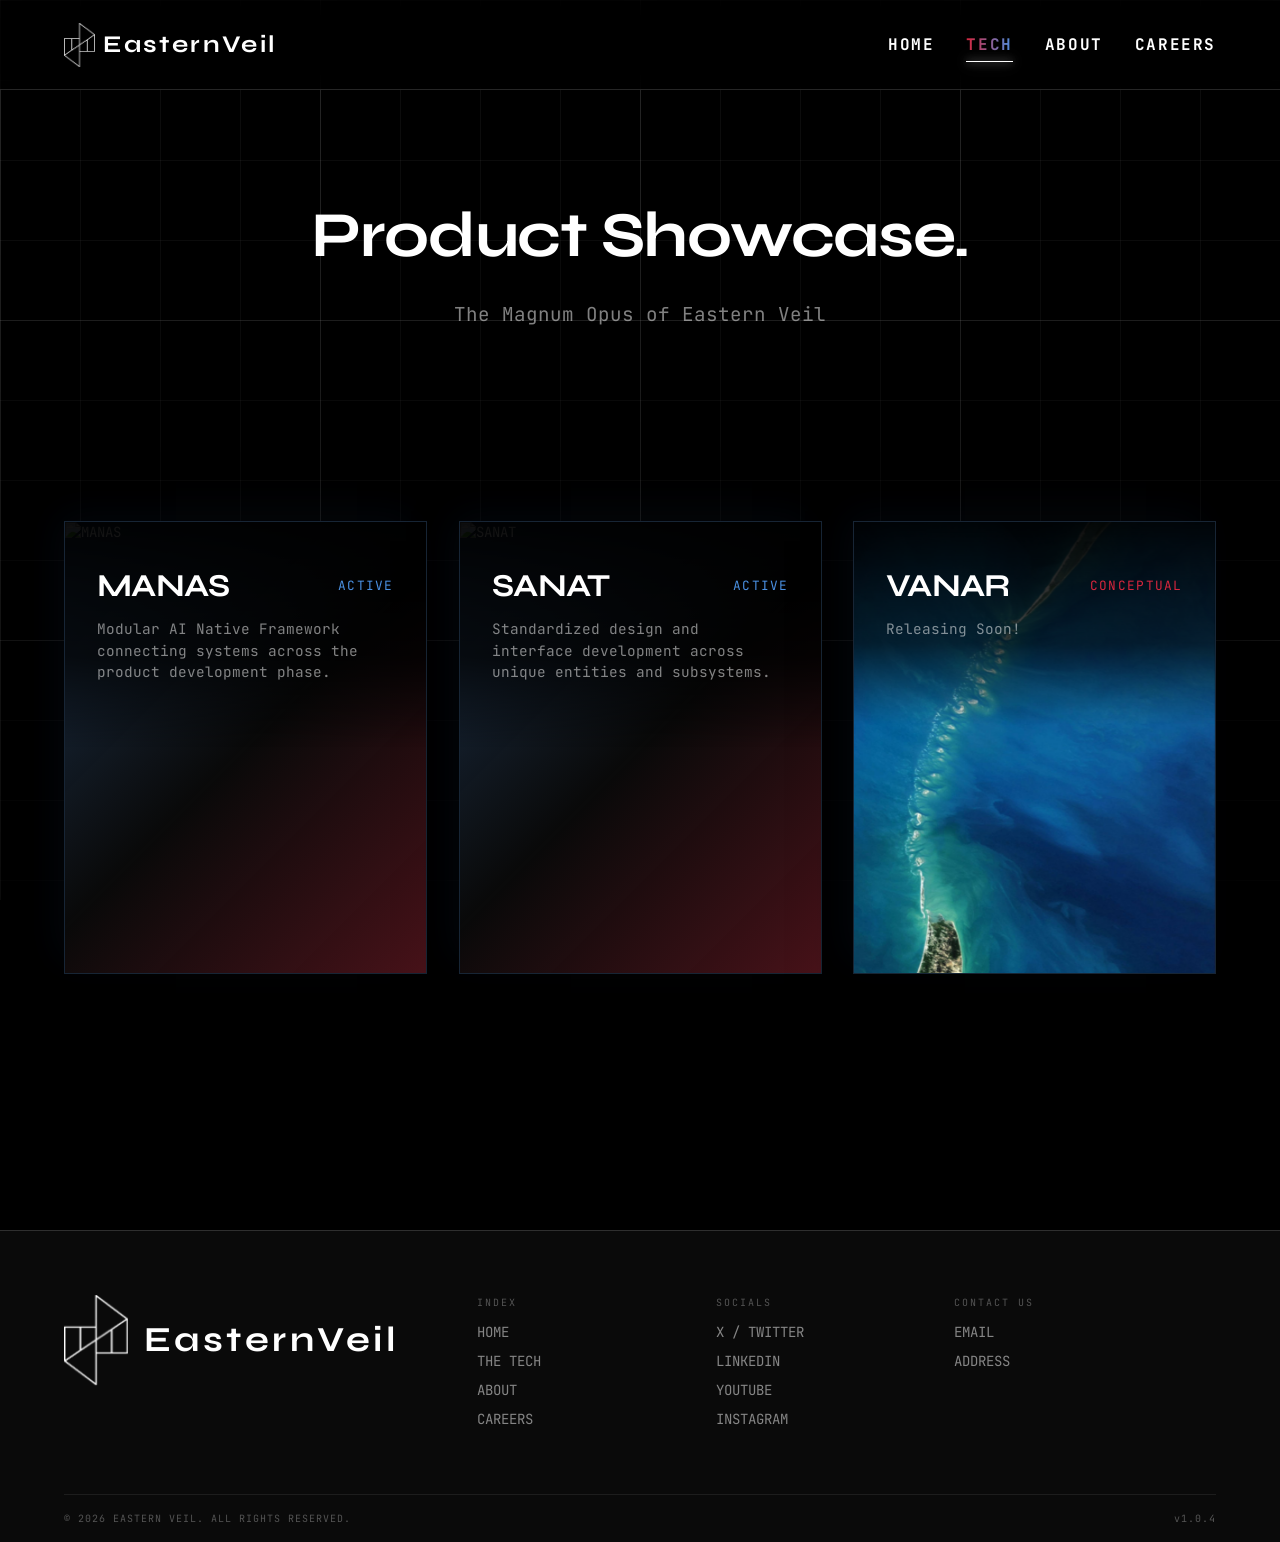
==== products.html @ 97154f91 "Initial commit" ====
<!DOCTYPE html>
<html lang="en">
<head>
    <meta charset="UTF-8">
    <link rel="icon" type="image/png" href="assets/logo.png">
    <meta name="viewport" content="width=device-width, initial-scale=1.0">
    <title>The Tech - Eastern Veil</title>
    
    <!-- Typography -->
    <link rel="preconnect" href="https://fonts.googleapis.com">
    <link rel="preconnect" href="https://fonts.gstatic.com" crossorigin>
    <link href="https://fonts.googleapis.com/css2?family=JetBrains+Mono:wght@400;700&family=Syne:wght@400;700;800&display=swap" rel="stylesheet">
    
    <link rel="stylesheet" href="styles.css">
    <style>
        /* Tech Page Specific Styles */
        .tech-hero {
            padding: calc(var(--space-2xl) + 60px) var(--space-xl) var(--space-xl);
            text-align: center;
        }

        .tech-title {
            font-size: clamp(2.5rem, 5vw, 4rem);
            margin-bottom: var(--space-md);
        }

        .tech-subtitle {
            color: var(--text-muted);
            font-size: 1.2rem;
            max-width: 600px;
            margin: 0 auto;
        }

        .islands-container {
            display: grid;
            grid-template-columns: repeat(3, 1fr);
            gap: var(--space-lg);
            padding: var(--space-2xl) var(--space-xl);
            max-width: 1600px;
            margin: 0 auto;
            position: relative;
        }

        @media (max-width: 900px) {
            .islands-container {
                grid-template-columns: 1fr;
            }
        }

        .island-wrapper {
            perspective: 1000px;
            z-index: 10;
        }

        .island {
            width: min(100%, 650px);
            background: var(--bg-surface);
            border: 1px solid rgba(74, 144, 226, 0.2);
            padding: var(--space-lg);
            position: relative;
            transform-style: preserve-3d;
            transition: transform 0.1s ease-out; /* Smooth JS tracking */
            will-change: transform;
            /* Neomorphic depth */
            box-shadow: 
                20px 20px 60px rgba(0, 0, 0, 0.5),
                -10px -10px 40px rgba(74, 144, 226, 0.05);
            backdrop-filter: blur(10px);
        }

        .island::before {
            content: '';
            position: absolute;
            inset: -1px;
            background: linear-gradient(135deg, rgba(74, 144, 226, 0.3), transparent 50%, rgba(215, 38, 61, 0.3));
            z-index: -1;
            transform: translateZ(-1px);
        }

        .island-header {
            display: flex;
            justify-content: space-between;
            align-items: flex-start;
            border-bottom: 1px solid rgba(74, 144, 226, 0.15);
            padding-bottom: var(--space-md);
            margin-bottom: var(--space-md);
            transform: translateZ(20px); /* Pop out layer */
        }

        .island-meta {
            color: var(--text-muted);
            font-size: 10px;
            letter-spacing: 0.2em;
            display: flex;
            flex-direction: column;
            gap: 4px;
        }

        .island-status {
            display: flex;
            align-items: center;
            gap: var(--space-sm);
            font-size: 10px;
            letter-spacing: 0.1em;
            color: var(--accent-red);
        }

        .island-content {
            transform: translateZ(30px); /* Higher pop */
        }

        .island h2 {
            font-family: var(--font-display);
            font-size: 2rem;
            margin-bottom: var(--space-sm);
        }
        
        .island p {
            color: var(--text-dim);
            line-height: 1.6;
        }

        .island-visual {
            height: 200px;
            margin-top: var(--space-lg);
            border: 1px solid var(--border-subtle);
            background: rgba(0,0,0,0.5);
            position: relative;
            transform: translateZ(10px);
            overflow: hidden;
            display: flex;
            align-items: center;
            justify-content: center;
        }
        
        .island-visual::after {
            content: '';
            position: absolute;
            inset: 0;
            background-image: 
                linear-gradient(to right, var(--border-subtle) 1px, transparent 1px),
                linear-gradient(to bottom, var(--border-subtle) 1px, transparent 1px);
            background-size: 20px 20px;
            pointer-events: none;
        }

        /* Abstract shapes inside visual boxes */
        .shape-core {
            width: 80px;
            height: 80px;
            border: 1px solid var(--accent-red);
            border-radius: 50%;
            position: relative;
            animation: rotate 10s linear infinite;
        }
        .shape-core::before {
            content:''; position: absolute; inset: -20px;
            border: 1px dashed rgba(215, 38, 61, 0.4);
            border-radius: 50%;
        }
        
        .shape-grid {
            width: 100px;
            height: 100px;
            border: 1px solid var(--accent-blue);
            transform: rotateX(45deg) rotateZ(45deg);
            background: linear-gradient(135deg, transparent, rgba(74, 144, 226, 0.1));
            animation: pulse-border 4s ease-in-out infinite;
        }

        @keyframes rotate { 100% { transform: rotate(360deg); } }
        @keyframes pulse-border { 50% { box-shadow: 0 0 20px var(--accent-blue-glow); } }

        @media (max-width: 900px) {
            .islands-container::before { display: none; }
            .island-wrapper:nth-child(even), .island-wrapper:nth-child(odd) {
                align-self: center;
                transform: none;
            }
        }
    </style>
</head>
<body>
    <div class="grid-overlay"></div>

    <nav-section></nav-section>

    <main>
        <tech-hero></tech-hero>

        <section class="islands-container">
            <tech-proj-1></tech-proj-1>
            <tech-proj-2></tech-proj-2>
            <tech-proj-3></tech-proj-3>
        </section>
    </main>

    <footer-section></footer-section>

    <!-- Component Modules -->
    <script type="module" src="components/NavSection.js"></script>
    <script type="module" src="components/TechHero.js"></script>
    <script type="module" src="components/Proj1.js"></script>
    <script type="module" src="components/Proj2.js"></script>
    <script type="module" src="components/Proj3.js"></script>
    <script type="module" src="components/FooterSection.js"></script>

    <!-- Core Interaction Scripts -->
    <script src="main.js"></script>
    <script src="cursor.js"></script>
</body>
</html>
---- styles.css ----
/* ==========================================================================
   Eastern Veil - Design System
   Inspired by @srotimi_ui aesthetic
   ========================================================================== */

:root {
    /* Color Palette */
    --bg-base: #000000;
    --bg-surface: #0a0a0a;
    --bg-surface-elevated: #111111;
    
    --grid-line: rgba(255, 255, 255, 0.05);
    --grid-line-strong: rgba(255, 255, 255, 0.1);
    
    --text-primary: #ffffff;
    --text-muted: rgba(255, 255, 255, 0.5);
    --text-dim: rgba(255, 255, 255, 0.3);
    
    --accent-red: #d7263d;
    --accent-red-glow: rgba(215, 38, 61, 0.3);
    --accent-blue: #4a90e2;
    --accent-blue-glow: rgba(74, 144, 226, 0.3);
    
    --border-color: rgba(255, 255, 255, 0.15);
    --border-subtle: rgba(255, 255, 255, 0.08);

    /* Typography */
    --font-display: 'Syne', sans-serif;
    --font-mono: 'JetBrains Mono', monospace;
    
    /* Spacing */
    --space-xs: 4px;
    --space-sm: 8px;
    --space-md: 16px;
    --space-lg: 32px;
    --space-xl: 64px;
    --space-2xl: 128px;
    
    /* Grid Size */
    --grid-size: 80px;
    
    /* Transitions */
    --transition-fast: 150ms ease-out;
    --transition-base: 300ms ease-out;
    --transition-slow: 600ms cubic-bezier(0.16, 1, 0.3, 1);
}

/* ==========================================================================
   Reset & Base Styles
   ========================================================================== */

* {
    margin: 0;
    padding: 0;
    box-sizing: border-box;
}

body {
    background-color: var(--bg-base);
    color: var(--text-primary);
    font-family: var(--font-mono);
    font-size: 14px;
    line-height: 1.5;
    -webkit-font-smoothing: antialiased;
    -moz-osx-font-smoothing: grayscale;
    overflow-x: hidden;
    position: relative;
    min-height: 100vh;
}

/* ==========================================================================
   Grid Background (Stephen's signature)
   ========================================================================== */

.grid-overlay {
    position: fixed;
    top: 0;
    left: 0;
    width: 100vw;
    height: 100vh;
    pointer-events: none;
    z-index: -1;
    background-size: var(--grid-size) var(--grid-size);
    background-image: 
        linear-gradient(to right, var(--grid-line) 1px, transparent 1px),
        linear-gradient(to bottom, var(--grid-line) 1px, transparent 1px);
    mask-image: linear-gradient(to bottom, rgba(0,0,0,1) 0%, rgba(0,0,0,0.3) 100%);
    -webkit-mask-image: linear-gradient(to bottom, rgba(0,0,0,1) 0%, rgba(0,0,0,0.3) 100%);
}

/* Add stronger markers at intersections */
.grid-overlay::after {
    content: '';
    position: absolute;
    top: 0;
    left: 0;
    width: 100%;
    height: 100%;
    background-size: calc(var(--grid-size) * 4) calc(var(--grid-size) * 4);
    background-image: 
        linear-gradient(to right, var(--grid-line-strong) 1px, transparent 1px),
        linear-gradient(to bottom, var(--grid-line-strong) 1px, transparent 1px);
}

/* ==========================================================================
   Typography Utilities
   ========================================================================== */

h1, h2, h3, h4, h5, h6 {
    font-family: var(--font-display);
    font-weight: 700;
    letter-spacing: -0.02em;
}

a {
    color: var(--text-primary);
    text-decoration: none;
    transition: color var(--transition-fast);
}

a:hover {
    color: var(--accent-red);
}

.accent-blue { color: var(--accent-blue); }
.accent-red { color: var(--accent-red); }

/* ==========================================================================
   Navigation
   ========================================================================== */

.main-nav {
    position: fixed;
    top: 0;
    left: 0;
    width: 100%;
    height: 90px;
    background: rgba(0, 0, 0, 0.8);
    backdrop-filter: blur(12px);
    -webkit-backdrop-filter: blur(12px);
    border-bottom: 1px solid var(--border-color);
    z-index: 100;
}

.nav-container {
    display: flex;
    justify-content: space-between;
    align-items: center;
    height: 100%;
    padding: 0 var(--space-xl);
    max-width: 1600px;
    margin: 0 auto;
}

.logo {
    display: flex;
    align-items: center;
    gap: var(--space-sm);
    font-weight: 700;
    letter-spacing: 0.1em;
    font-size: 1.5rem;
}

.nav-logo-img {
    height: 44px;
    width: auto;
    mix-blend-mode: screen; /* Drops the black background, keeps the white lines */
}

.nav-links {
    display: flex;
    gap: var(--space-lg);
}

.nav-links a {
    letter-spacing: 0.1em;
    position: relative;
    padding: var(--space-xs) 0;
    font-weight: 700;
    font-size: 1rem;
    
    background: linear-gradient(90deg, var(--accent-red) 0%, var(--accent-blue) 50%, #fff 50%, #fff 100%);
    background-size: 200% auto;
    background-position: 100% center;
    color: transparent;
    -webkit-background-clip: text;
    background-clip: text;
    transition: background-position 0.4s ease-out, text-shadow 0.4s ease-out;
}

.nav-links a:hover {
    background-position: 0% center;
    text-shadow: 0 0 15px rgba(215, 38, 61, 0.4);
}

.nav-links a.active {
    background: linear-gradient(90deg, var(--accent-red) 0%, var(--accent-blue) 100%);
    background-size: 100% auto;
    color: transparent;
    -webkit-background-clip: text;
    background-clip: text;
}

.nav-links a.active::after {
    content: '';
    position: absolute;
    bottom: -1px;
    left: 0;
    width: 100%;
    height: 1px;
    background: #fff;
    box-shadow: 0 0 8px rgba(255, 255, 255, 0.8), 0 0 15px rgba(255, 255, 255, 0.4);
}

/* ==========================================================================
   Hero Section
   ========================================================================== */

.hero {
    position: relative;
    height: 100vh;
    display: flex;
    align-items: center;
    justify-content: center;
    overflow: hidden;
}

#nebula-canvas {
    position: absolute;
    top: 0;
    left: 0;
    width: 100%;
    height: 100%;
    z-index: 0;
}



.hero-content {
    position: relative;
    z-index: 10;
    text-align: center;
    max-width: 1000px;
    padding: 0 var(--space-lg);
    display: flex;
    flex-direction: column;
    align-items: center;
    gap: var(--space-xl);
}

.hero-top-meta {
    display: flex;
    gap: var(--space-xl);
    color: var(--text-muted);
    font-size: 12px;
    letter-spacing: 0.1em;
    border: 1px solid var(--border-subtle);
    padding: var(--space-sm) var(--space-md);
    background: rgba(0,0,0,0.4);
    backdrop-filter: blur(4px);
}

.hero-title {
    font-size: clamp(3rem, 7vw, 6rem);
    line-height: 1.1;
    display: flex;
    flex-direction: column;
    text-shadow: 0 4px 24px rgba(0,0,0,0.5);
}

.hero-title .word {
    opacity: 0;
    display: inline-block;
    animation: revealWord 0.6s cubic-bezier(0.2, 0.8, 0.2, 1) forwards;
}

@keyframes revealWord {
    0% { opacity: 0; transform: translateY(20px); filter: blur(8px); }
    100% { opacity: 1; transform: translateY(0); filter: blur(0); }
}

.word.w1 { animation-delay: 0.3s; }
.word.w2 { animation-delay: 0.6s; }
.word.w3 { animation-delay: 0.8s; }
.word.w4 { animation-delay: 1.0s; }
.word.w5 { animation-delay: 1.3s; }
.word.w6 { animation-delay: 1.5s; }
.word.w7 { animation-delay: 1.7s; }

.hero-title .highlight {
    display: inline-block;
}

.hero-title .highlight .word {
    background: linear-gradient(to right, #fff, var(--text-muted));
    -webkit-background-clip: text;
    -webkit-text-fill-color: transparent;
    background-clip: text;
}

/* ==========================================================================
   Comet Buffer Animation
   ========================================================================== */

.comet-target {
    position: relative;
    display: inline-block;
}

.comet-buffer {
    position: absolute;
    bottom: -15px; /* Sits underneath the target line */
    left: 0;
    width: 100%;
    height: 2px;
    background: rgba(255, 255, 255, 0.04);
}

.comet-line {
    position: absolute;
    top: 0;
    left: 0;
    height: 100%;
    width: 100%;
    background: linear-gradient(90deg, transparent, var(--accent-red) 70%, #fff 100%);
    transform-origin: left;
    transform: scaleX(0);
    animation: cometDraw 1.5s cubic-bezier(0.4, 0, 0.2, 1) forwards;
    animation-delay: 2.3s; /* Waits for word 'Light.' (1.7s + 0.6s duration) */
}

.comet-head {
    position: absolute;
    top: -2px; /* Centers 6px head on 2px track */
    left: 0;
    width: 6px;
    height: 6px;
    background: #fff;
    border-radius: 50%;
    box-shadow: 0 0 15px 5px var(--accent-blue), 0 0 30px 10px rgba(215, 38, 61, 0.8);
    opacity: 0;
    animation: cometShoot 1.5s cubic-bezier(0.4, 0, 0.2, 1) forwards;
    animation-delay: 2.3s;
}

@keyframes cometDraw {
    0% { transform: scaleX(0); opacity: 0; }
    15% { opacity: 1; }
    100% { transform: scaleX(1); opacity: 1; }
}

@keyframes cometShoot {
    0% { left: 0%; opacity: 0; }
    15% { opacity: 1; }
    100% { left: 100%; opacity: 0; display: none; }
}

/* ==========================================================================
   Section Panels (Stephen's Style)
   ========================================================================== */

.section-panel {
    padding: var(--space-xl);
    max-width: 1400px;
    margin: 0 auto;
    position: relative;
}

.panel-container {
    border: 1px solid #ffffff;
    box-shadow: 0 0 60px rgba(255, 255, 255, 0.05), inset 0 0 30px rgba(255, 255, 255, 0.02);
    background: var(--bg-surface);
    position: relative;
}

.panel-header {
    display: grid;
    grid-template-columns: auto 1fr auto;
    border-bottom: 1px solid #ffffff;
    padding: var(--space-md);
    background: linear-gradient(90deg, rgba(255, 255, 255, 0.05), transparent);
    font-size: 12px;
    letter-spacing: 0.1em;
}

.panel-header > span {
    padding: 0 var(--space-md);
}

.panel-id { color: var(--text-muted); border-right: 1px solid var(--border-color); }
.panel-title { color: var(--text-primary); }
.panel-status { color: var(--accent-red); border-left: 1px solid var(--border-color); }

.panel-body {
    padding: var(--space-xl);
}

/* ==========================================================================
   Mission Section
   ========================================================================== */

.mission-text {
    font-size: clamp(2rem, 4vw, 3rem);
    max-width: 800px;
    margin-bottom: var(--space-xl);
    line-height: 1.2;
}

.mission-grid {
    display: grid;
    grid-template-columns: repeat(auto-fit, minmax(280px, 1fr));
    gap: 1px; /* Borders via background */
    background: rgba(255, 255, 255, 0.2);
    border: 1px solid #ffffff;
}

.grid-card {
    background: var(--bg-surface);
    padding: var(--space-lg);
    transition: all var(--transition-base);
    position: relative;
}

.grid-card:hover {
    background: var(--bg-surface-elevated);
    box-shadow: inset 0 0 40px rgba(255, 255, 255, 0.08);
}

.card-header {
    display: flex;
    align-items: center;
    gap: var(--space-sm);
    margin-bottom: var(--space-md);
    color: var(--text-primary);
}

.card-header h3 {
    font-family: var(--font-mono);
    font-size: 14px;
    letter-spacing: 0.1em;
}

.card-icon {
    font-size: 18px;
}

.grid-card p {
    color: var(--text-muted);
}

/* ==========================================================================
   News Section (SEC 02)
   ========================================================================== */


.news-carousel {
    width: 100%;
    overflow: hidden;
    padding: var(--space-md) 0;
    position: relative;
}

/* Gradients on edges to blend the scrolling */
.news-carousel::before, .news-carousel::after {
    content: '';
    position: absolute;
    top: 0;
    bottom: 0;
    width: 100px;
    z-index: 2;
    pointer-events: none;
}
.news-carousel::before { left: 0; background: linear-gradient(to right, var(--bg-surface), transparent); }
.news-carousel::after { right: 0; background: linear-gradient(to left, var(--bg-surface), transparent); }

.news-track {
    display: flex;
    gap: var(--space-lg);
    width: max-content;
    animation: marquee 40s linear infinite;
}

.news-track:hover {
    animation-play-state: paused;
}

@keyframes marquee {
    0% { transform: translateX(0); }
    100% { transform: translateX(calc(-50% - (var(--space-lg) / 2))); }
}

.news-card {
    flex: 0 0 300px;
    display: flex;
    flex-direction: column;
    border: 1px solid #ffffff;
    background: var(--bg-surface);
    transition: all var(--transition-base);
    text-decoration: none;
    position: relative;
    overflow: hidden;
}

.news-card:hover {
    background: var(--bg-surface-elevated);
    box-shadow: inset 0 0 40px rgba(255, 255, 255, 0.08), 0 0 20px rgba(255, 255, 255, 0.1);
    transform: translateY(-2px);
}

.news-image-wrapper {
    width: 100%;
    height: 160px;
    position: relative;
    border-bottom: 1px solid #ffffff;
    overflow: hidden;
}

.news-image-wrapper img {
    width: 100%;
    height: 100%;
    object-fit: cover;
    filter: grayscale(80%) contrast(1.2);
    transition: filter var(--transition-slow), transform var(--transition-slow);
}

.news-card:hover .news-image-wrapper img {
    filter: grayscale(0%) contrast(1.1);
    transform: scale(1.05);
}

.news-overlay {
    position: absolute;
    inset: 0;
    background-image: 
        linear-gradient(to right, rgba(255, 255, 255, 0.1) 1px, transparent 1px),
        linear-gradient(to bottom, rgba(255, 255, 255, 0.1) 1px, transparent 1px);
    background-size: 20px 20px;
    pointer-events: none;
    mix-blend-mode: overlay;
}

.news-content {
    padding: var(--space-md) var(--space-md) var(--space-lg);
    display: flex;
    flex-direction: column;
    justify-content: center;
    gap: var(--space-sm);
}

.news-meta {
    display: flex;
    justify-content: space-between;
    font-size: 10px;
    letter-spacing: 0.1em;
    color: var(--accent-blue);
    margin-bottom: 4px;
}

.news-title {
    font-size: 1.1rem;
    color: var(--text-primary);
    line-height: 1.4;
    min-height: 2.8em;
}

.news-action {
    margin-top: var(--space-xs);
    font-size: 10px;
    letter-spacing: 0.1em;
    color: var(--text-muted);
    transition: color var(--transition-base);
}

.news-card:hover .news-action {
    color: var(--accent-red);
}

/* ==========================================================================
   Footer
   ========================================================================== */

.main-footer {
    border-top: 1px solid var(--border-color);
    padding: var(--space-xl) var(--space-xl) var(--space-md);
    background: var(--bg-surface);
    margin-top: var(--space-2xl);
}

.footer-grid {
    display: grid;
    grid-template-columns: 2fr 1fr 1fr 1.5fr;
    gap: var(--space-xl);
    max-width: 1400px;
    margin: 0 auto;
    margin-bottom: var(--space-xl);
}

.footer-col {
    display: flex;
    flex-direction: column;
    gap: var(--space-sm);
}

.footer-logo {
    font-weight: 700;
    letter-spacing: 0.1em;
    font-size: 1.2rem;
    margin-bottom: var(--space-xs);
}

.footer-col p {
    color: var(--text-muted);
}

.col-title {
    color: var(--text-dim);
    font-size: 10px;
    letter-spacing: 0.2em;
    margin-bottom: var(--space-xs);
}

.footer-col a {
    color: var(--text-muted);
}

.footer-col a:hover {
    color: var(--text-primary);
}

.footer-bottom {
    display: flex;
    justify-content: space-between;
    border-top: 1px solid var(--border-subtle);
    padding-top: var(--space-md);
    color: var(--text-dim);
    font-size: 10px;
    letter-spacing: 0.1em;
    max-width: 1400px;
    margin: 0 auto;
}

/* ==========================================================================
   Animations
   ========================================================================== */

@keyframes scroll {
    0% { transform: translateY(-100%); }
    100% { transform: translateY(100%); }
}

.fade-up {
    opacity: 0;
    transform: translateY(20px);
    transition: opacity 0.8s ease-out, transform 0.8s ease-out;
}

.fade-up.visible {
    opacity: 1;
    transform: translateY(0);
}

.delay-1 { transition-delay: 100ms; }
.delay-2 { transition-delay: 200ms; }
.delay-3 { transition-delay: 300ms; }
.delay-4 { transition-delay: 400ms; }

@media (prefers-reduced-motion: reduce) {
    *, ::before, ::after {
        animation-duration: 0.01ms !important;
        animation-iteration-count: 1 !important;
        transition-duration: 0.01ms !important;
        scroll-behavior: auto !important;
    }
    .fade-up {
        opacity: 1;
        transform: none;
    }
}

/* ==========================================================================
   Breakpoints
   ========================================================================== */

@media (min-width: 768px) {
    /* (Desktop specific styles) */
}

@media (max-width: 768px) {
    .footer-grid {
        grid-template-columns: 1fr;
    }
    
    .nav-links {
        display: none; /* In a real app, add mobile menu toggle */
    }
}
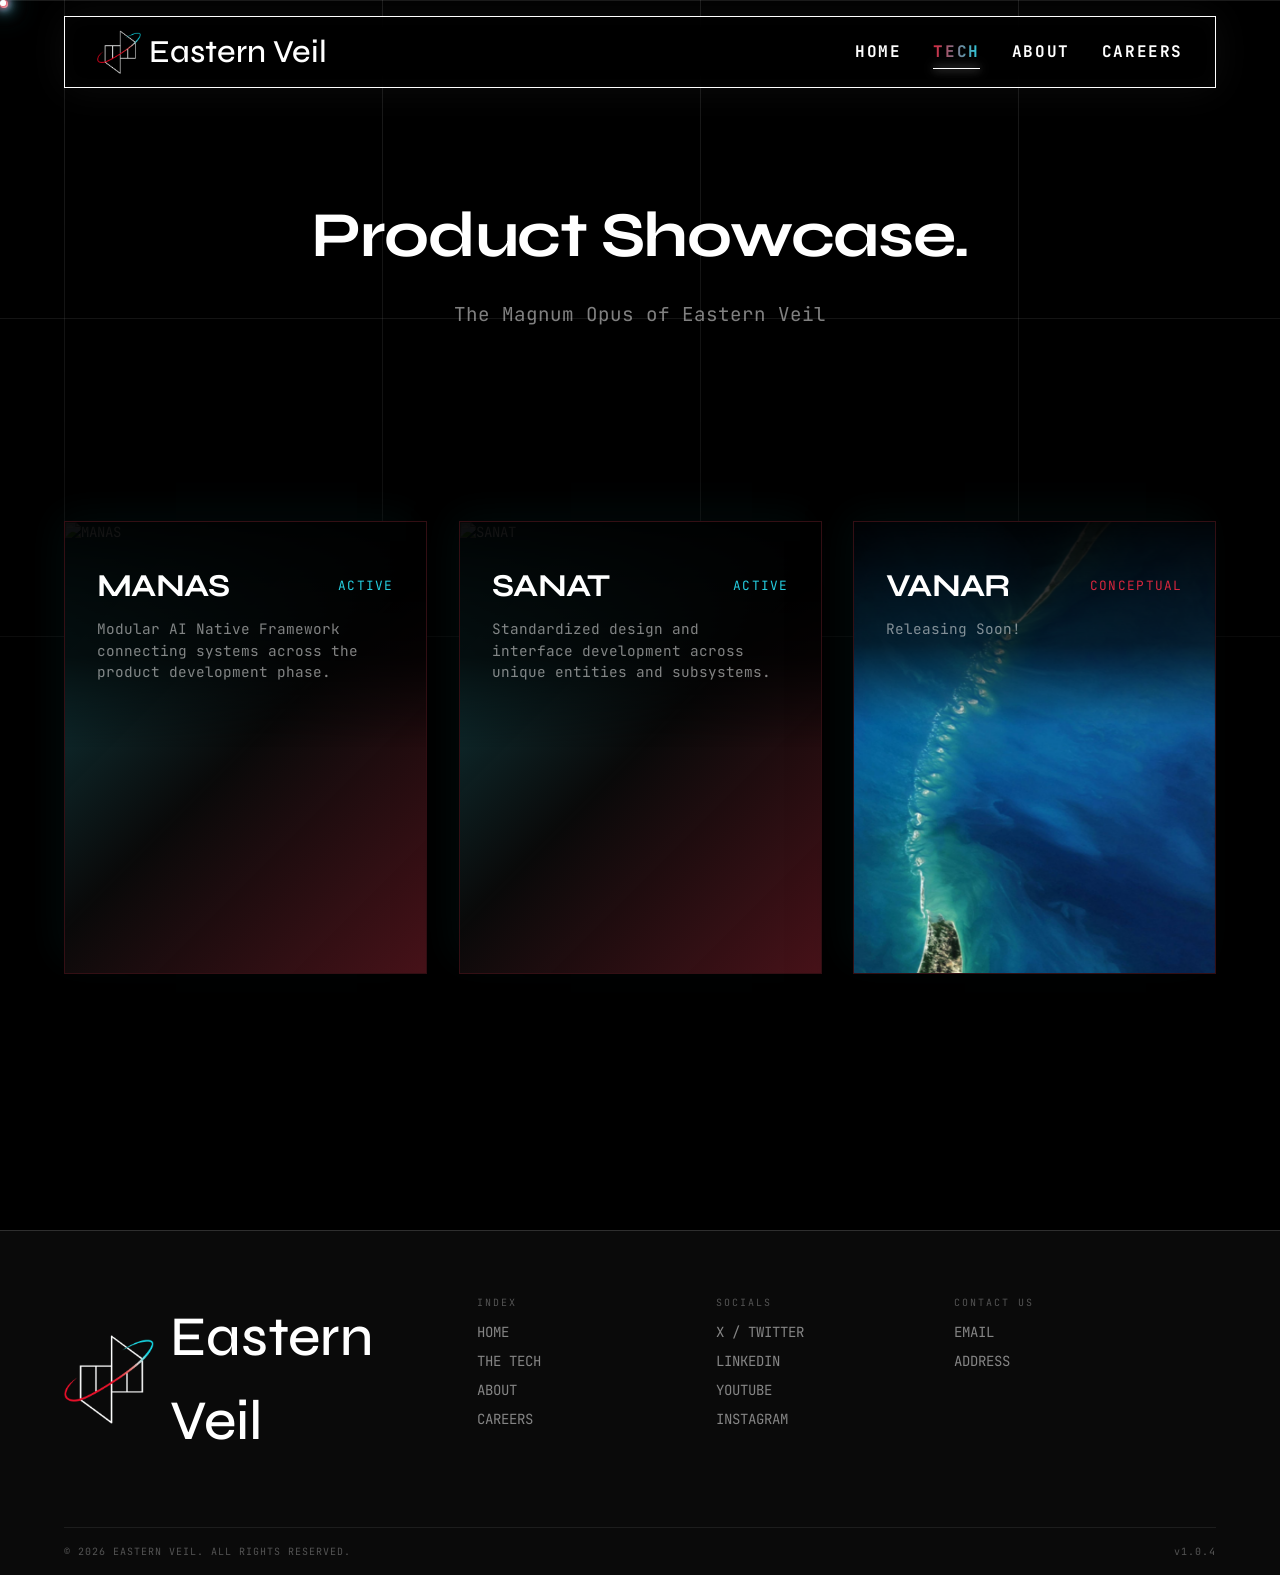
==== commit 24e83e35: "Finalize Eastern Veil Website UI/UX refinements" ====
--- a/products.html
+++ b/products.html
@@ -55,7 +55,7 @@
         .island {
             width: min(100%, 650px);
             background: var(--bg-surface);
-            border: 1px solid rgba(74, 144, 226, 0.2);
+            border: 1px solid rgba(215, 38, 61, 0.2);
             padding: var(--space-lg);
             position: relative;
             transform-style: preserve-3d;
@@ -64,7 +64,7 @@
             /* Neomorphic depth */
             box-shadow: 
                 20px 20px 60px rgba(0, 0, 0, 0.5),
-                -10px -10px 40px rgba(74, 144, 226, 0.05);
+                -10px -10px 40px rgba(37, 206, 224, 0.05);
             backdrop-filter: blur(10px);
         }
 
@@ -72,7 +72,7 @@
             content: '';
             position: absolute;
             inset: -1px;
-            background: linear-gradient(135deg, rgba(74, 144, 226, 0.3), transparent 50%, rgba(215, 38, 61, 0.3));
+            background: linear-gradient(135deg, rgba(37, 206, 224, 0.3), transparent 50%, rgba(215, 38, 61, 0.3));
             z-index: -1;
             transform: translateZ(-1px);
         }
@@ -81,7 +81,7 @@
             display: flex;
             justify-content: space-between;
             align-items: flex-start;
-            border-bottom: 1px solid rgba(74, 144, 226, 0.15);
+            border-bottom: 1px solid rgba(215, 38, 61, 0.15);
             padding-bottom: var(--space-md);
             margin-bottom: var(--space-md);
             transform: translateZ(20px); /* Pop out layer */
@@ -164,7 +164,7 @@
             height: 100px;
             border: 1px solid var(--accent-blue);
             transform: rotateX(45deg) rotateZ(45deg);
-            background: linear-gradient(135deg, transparent, rgba(74, 144, 226, 0.1));
+            background: linear-gradient(135deg, transparent, rgba(37, 206, 224, 0.1));
             animation: pulse-border 4s ease-in-out infinite;
         }
 
--- a/styles.css
+++ b/styles.css
@@ -18,8 +18,8 @@
     
     --accent-red: #d7263d;
     --accent-red-glow: rgba(215, 38, 61, 0.3);
-    --accent-blue: #4a90e2;
-    --accent-blue-glow: rgba(74, 144, 226, 0.3);
+    --accent-blue: #25cee0;
+    --accent-blue-glow: rgba(37, 206, 224, 0.3);
     
     --border-color: rgba(255, 255, 255, 0.15);
     --border-subtle: rgba(255, 255, 255, 0.08);
@@ -37,7 +37,7 @@
     --space-2xl: 128px;
     
     /* Grid Size */
-    --grid-size: 80px;
+    --grid-size: 79.5px;
     
     /* Transitions */
     --transition-fast: 150ms ease-out;
@@ -53,6 +53,15 @@
     margin: 0;
     padding: 0;
     box-sizing: border-box;
+    -webkit-user-select: none;
+    -moz-user-select: none;
+    -ms-user-select: none;
+    user-select: none;
+    -webkit-user-drag: none;
+}
+
+html {
+    font-size: 16px;
 }
 
 body {
@@ -76,30 +85,23 @@
     position: fixed;
     top: 0;
     left: 0;
-    width: 100vw;
+    width: 100%;
     height: 100vh;
     pointer-events: none;
     z-index: -1;
-    background-size: var(--grid-size) var(--grid-size);
-    background-image: 
-        linear-gradient(to right, var(--grid-line) 1px, transparent 1px),
-        linear-gradient(to bottom, var(--grid-line) 1px, transparent 1px);
-    mask-image: linear-gradient(to bottom, rgba(0,0,0,1) 0%, rgba(0,0,0,0.3) 100%);
-    -webkit-mask-image: linear-gradient(to bottom, rgba(0,0,0,1) 0%, rgba(0,0,0,0.3) 100%);
-}
-
-/* Add stronger markers at intersections */
-.grid-overlay::after {
-    content: '';
-    position: absolute;
-    top: 0;
-    left: 0;
-    width: 100%;
-    height: 100%;
     background-size: calc(var(--grid-size) * 4) calc(var(--grid-size) * 4);
+    background-position: calc(50% + (var(--grid-size) * 2)) 0;
     background-image: 
         linear-gradient(to right, var(--grid-line-strong) 1px, transparent 1px),
         linear-gradient(to bottom, var(--grid-line-strong) 1px, transparent 1px);
+    mask-image: linear-gradient(to bottom, rgba(0,0,0,1) 0%, rgba(0,0,0,0.3) 100%);
+    -webkit-mask-image: linear-gradient(to bottom, rgba(0,0,0,1) 0%, rgba(0,0,0,0.3) 100%);
+}
+
+@media (max-width: 1400px) {
+    .grid-overlay {
+        background-position: var(--space-xl) 0;
+    }
 }
 
 /* ==========================================================================
@@ -131,14 +133,17 @@
 
 .main-nav {
     position: fixed;
-    top: 0;
-    left: 0;
-    width: 100%;
-    height: 90px;
+    top: var(--space-md);
+    left: 50%;
+    transform: translateX(-50%);
+    width: calc(100% - var(--space-xl) * 2);
+    max-width: 1400px;
+    height: 72px;
     background: rgba(0, 0, 0, 0.8);
     backdrop-filter: blur(12px);
     -webkit-backdrop-filter: blur(12px);
-    border-bottom: 1px solid var(--border-color);
+    border: 1px solid #ffffff;
+    box-shadow: 0 0 40px rgba(255, 255, 255, 0.05), inset 0 0 20px rgba(255, 255, 255, 0.02);
     z-index: 100;
 }
 
@@ -147,18 +152,23 @@
     justify-content: space-between;
     align-items: center;
     height: 100%;
-    padding: 0 var(--space-xl);
-    max-width: 1600px;
-    margin: 0 auto;
+    padding: 0 var(--space-lg);
+    width: 100%;
 }
 
 .logo {
     display: flex;
     align-items: center;
     gap: var(--space-sm);
-    font-weight: 700;
-    letter-spacing: 0.1em;
-    font-size: 1.5rem;
+    font-weight: 500;
+    letter-spacing: normal;
+    font-size: 2rem;
+    transition: all var(--transition-fast);
+}
+
+.logo:hover {
+    color: var(--text-primary);
+    text-shadow: 0 0 8px rgba(255, 255, 255, 0.8), 0 0 15px rgba(255, 255, 255, 0.6);
 }
 
 .nav-logo-img {
@@ -400,6 +410,8 @@
    ========================================================================== */
 
 .mission-text {
+    font-family: var(--font-mono);
+    font-weight: 400;
     font-size: clamp(2rem, 4vw, 3rem);
     max-width: 800px;
     margin-bottom: var(--space-xl);
@@ -408,10 +420,25 @@
 
 .mission-grid {
     display: grid;
-    grid-template-columns: repeat(auto-fit, minmax(280px, 1fr));
+    grid-template-columns: repeat(3, 1fr);
     gap: 1px; /* Borders via background */
     background: rgba(255, 255, 255, 0.2);
     border: 1px solid #ffffff;
+}
+
+@media (max-width: 900px) {
+    .mission-grid {
+        grid-template-columns: 1fr 1fr;
+    }
+    .mission-grid .grid-card:nth-child(3) {
+        grid-column: 1 / -1; /* Make Full Stack span horizontally on tablet/mobile */
+    }
+}
+
+@media (max-width: 600px) {
+    .mission-grid {
+        grid-template-columns: 1fr;
+    }
 }
 
 .grid-card {
@@ -419,11 +446,6 @@
     padding: var(--space-lg);
     transition: all var(--transition-base);
     position: relative;
-}
-
-.grid-card:hover {
-    background: var(--bg-surface-elevated);
-    box-shadow: inset 0 0 40px rgba(255, 255, 255, 0.08);
 }
 
 .card-header {
@@ -552,7 +574,7 @@
     justify-content: space-between;
     font-size: 10px;
     letter-spacing: 0.1em;
-    color: var(--accent-blue);
+    color: var(--accent-red);
     margin-bottom: 4px;
 }
 
@@ -572,7 +594,7 @@
 }
 
 .news-card:hover .news-action {
-    color: var(--accent-red);
+    color: var(--accent-blue);
 }
 
 /* ==========================================================================
@@ -682,15 +704,123 @@
    ========================================================================== */
 
 @media (min-width: 768px) {
-    /* (Desktop specific styles) */
+    .mobile-menu-btn {
+        display: none;
+    }
 }
 
 @media (max-width: 768px) {
+    /* Layout & Spacing */
+    .grid-overlay {
+        background-position: var(--space-md) 0;
+    }
+
+    .section-panel {
+        padding: var(--space-lg) var(--space-md);
+    }
+    
+    .hero-title {
+        font-size: clamp(2.5rem, 10vw, 4rem);
+    }
+    
+    .hero-top-meta {
+        font-size: 10px;
+        padding: var(--space-xs) var(--space-sm);
+        flex-wrap: wrap;
+        justify-content: center;
+    }
+    
+    .hero-content {
+        padding: 0 var(--space-md);
+        gap: var(--space-lg);
+    }
+    
+    /* Footer */
     .footer-grid {
-        grid-template-columns: 1fr;
-    }
-    
+        grid-template-columns: repeat(3, 1fr);
+        gap: var(--space-lg);
+    }
+    
+    .footer-col:first-child {
+        grid-column: 1 / -1;
+        margin-bottom: var(--space-md);
+    }
+    
+    .footer-col:first-child > div {
+        justify-content: center;
+    }
+    
+    .main-footer {
+        padding: var(--space-lg) var(--space-md) var(--space-md);
+    }
+    
+    /* Navigation Dropdown */
+    .mobile-menu-btn {
+        display: flex;
+        flex-direction: column;
+        justify-content: space-between;
+        width: 30px;
+        height: 20px;
+        background: transparent;
+        border: none;
+        cursor: pointer;
+        z-index: 110;
+        padding: 0;
+    }
+    
+    .mobile-menu-btn .bar {
+        height: 2px;
+        width: 100%;
+        background-color: var(--text-primary);
+        border-radius: 2px;
+        transition: all 0.3s ease;
+    }
+    
+    .mobile-menu-btn.is-open .line1 {
+        transform: translateY(9px) rotate(45deg);
+    }
+    .mobile-menu-btn.is-open .line2 {
+        opacity: 0;
+    }
+    .mobile-menu-btn.is-open .line3 {
+        transform: translateY(-9px) rotate(-45deg);
+    }
+    
+    .main-nav {
+        width: calc(100% - var(--space-md) * 2);
+        top: var(--space-sm);
+        height: 64px;
+    }
+
     .nav-links {
-        display: none; /* In a real app, add mobile menu toggle */
-    }
-}
+        position: fixed;
+        top: calc(var(--space-sm) + 64px + var(--space-sm));
+        left: var(--space-md);
+        width: calc(100% - var(--space-md) * 2);
+        background: rgba(0, 0, 0, 0.95);
+        border: 1px solid #ffffff;
+        box-shadow: 0 0 40px rgba(255, 255, 255, 0.05), inset 0 0 20px rgba(255, 255, 255, 0.02);
+        backdrop-filter: blur(16px);
+        -webkit-backdrop-filter: blur(16px);
+        border-bottom: 1px solid var(--border-color);
+        flex-direction: column;
+        padding: var(--space-xl) var(--space-lg);
+        gap: var(--space-xl);
+        transform: translateY(-150%);
+        opacity: 0;
+        visibility: hidden;
+        transition: all var(--transition-base);
+        z-index: 105;
+        align-items: center;
+    }
+    
+    .nav-links.is-open {
+        transform: translateY(0);
+        opacity: 1;
+        visibility: visible;
+    }
+    
+    .nav-links a {
+        font-size: 1.2rem;
+    }
+}
